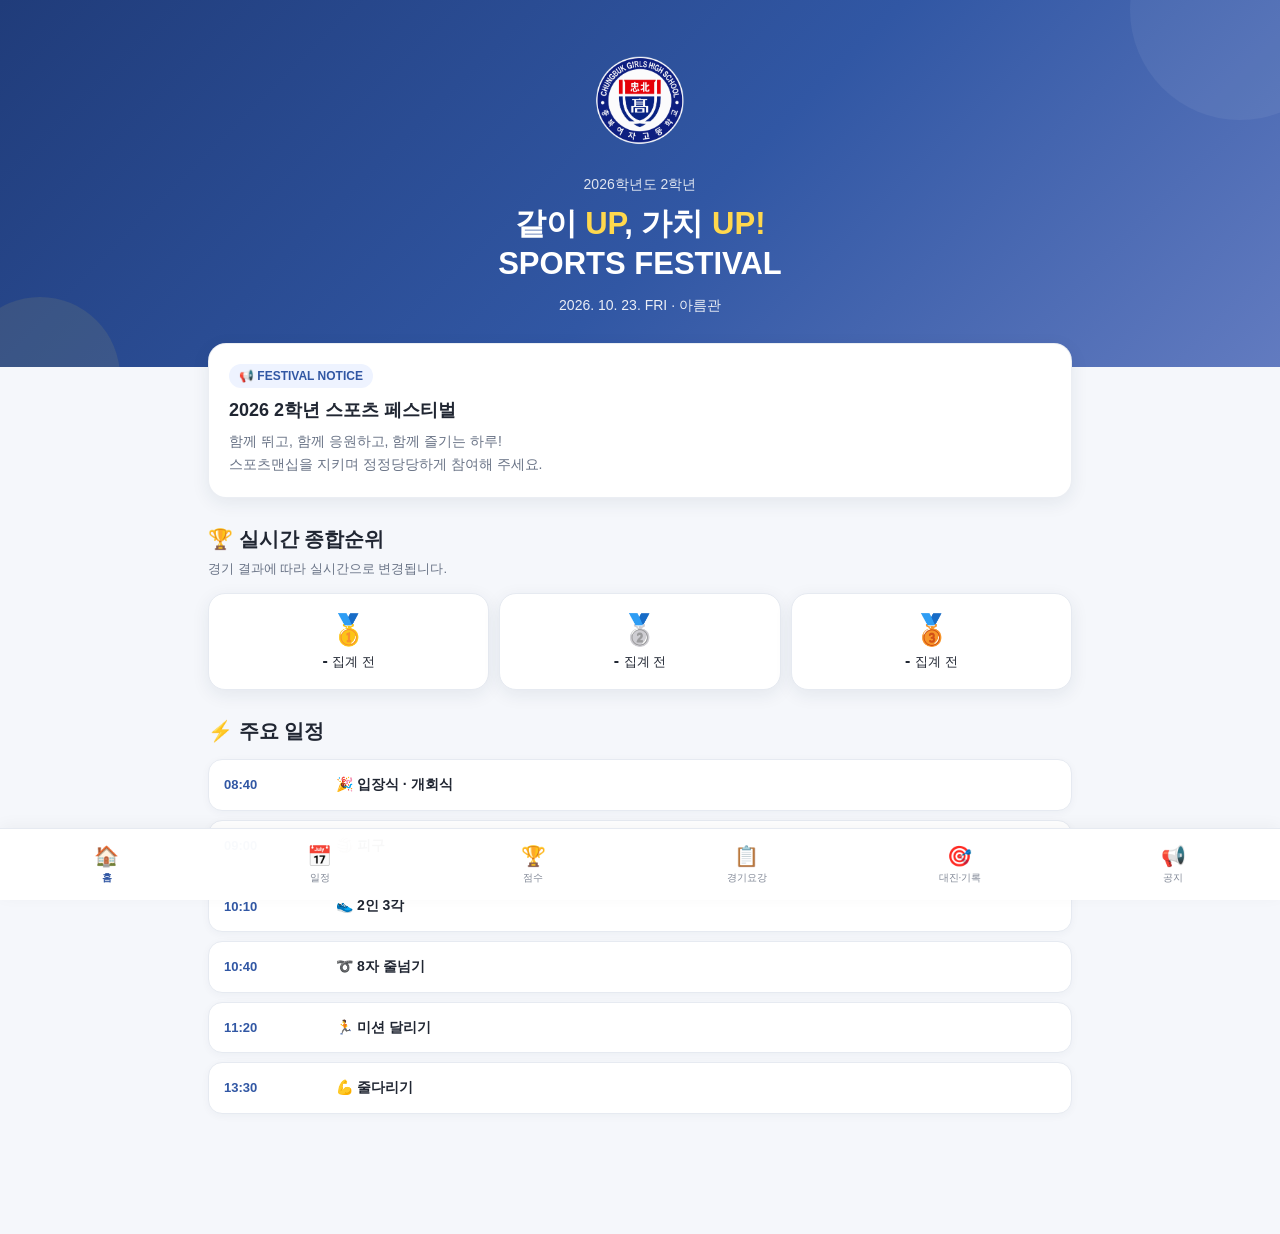
==== index.html @ 5a0067e2 "미션달리기 학생용 실시간 순위표 영역 추가" ====
<!DOCTYPE html>
<html lang="ko">

<head>
  <meta charset="UTF-8">
  <meta name="viewport" content="width=device-width, initial-scale=1.0">

  <title>2026 2학년 같이 UP, 가치 UP! 스포츠 페스티벌</title>

  <!-- 우리가 만든 디자인 파일 -->
  <link rel="stylesheet" href="style.css">
</head>


<body>

<!-- ================================
     상단
================================ -->

<header class="hero">

  <div class="hero-content">
<div style="text-align:center; margin-bottom:18px;">
  <img
  src="school-logo.png"
    alt="충북여고 교표"
    style="width:110px; height:110px; object-fit:contain; display:block; margin:0 auto;"
  >
</div>
    <div class="small">
      2026학년도 2학년
    </div>

    <h1>
      같이 <span>UP</span>, 가치 <span>UP!</span><br>
      SPORTS FESTIVAL
    </h1>

    <p>
      2026. 10. 23. FRI · 아름관
    </p>

  </div>

</header>


<!-- ================================
     HOME
================================ -->

<main id="home" class="page active">

  <div class="container">

    <section class="card main-notice">

      <div class="notice-label">
        📢 FESTIVAL NOTICE
      </div>

      <h2>
        2026 2학년 스포츠 페스티벌
      </h2>

      <p>
        함께 뛰고, 함께 응원하고, 함께 즐기는 하루!<br>
        스포츠맨십을 지키며 정정당당하게 참여해 주세요.
      </p>

    </section>


    <!-- TOP 3 -->

    <h2 class="section-title">
      🏆 실시간 종합순위
    </h2>

    <p class="section-subtitle">
      경기 결과에 따라 실시간으로 변경됩니다.
    </p>


    <section class="ranking-top">

      <div class="rank-card">

        <div class="medal">
          🥇
        </div>

        <div id="rank-1">
          <strong>-</strong><br>
          <small>집계 전</small>
        </div>

      </div>


      <div class="rank-card">

        <div class="medal">
          🥈
        </div>

        <div id="rank-2">
          <strong>-</strong><br>
          <small>집계 전</small>
        </div>

      </div>


      <div class="rank-card">

        <div class="medal">
          🥉
        </div>

        <div id="rank-3">
          <strong>-</strong><br>
          <small>집계 전</small>
        </div>

      </div>

    </section>


    <!-- 주요 일정 -->

    <h2 class="section-title">
      ⚡ 주요 일정
    </h2>


    <section class="schedule-list">

      <div class="schedule-item">
        <div class="schedule-time">
          08:40
        </div>
        <div class="schedule-event">
          🎉 입장식 · 개회식
        </div>
      </div>


      <div class="schedule-item">
        <div class="schedule-time">
          09:00
        </div>
        <div class="schedule-event">
          🏐 피구
        </div>
      </div>


      <div class="schedule-item">
        <div class="schedule-time">
          10:10
        </div>
        <div class="schedule-event">
          👟 2인 3각
        </div>
      </div>


      <div class="schedule-item">
        <div class="schedule-time">
          10:40
        </div>
        <div class="schedule-event">
          ➰ 8자 줄넘기
        </div>
      </div>
 <div class="schedule-item">
        <div class="schedule-time">
          11:20
        </div>
        <div class="schedule-event">
          🏃 미션 달리기
        </div>
      </div>

      <div class="schedule-item">
        <div class="schedule-time">
          13:30
        </div>
        <div class="schedule-event">
          💪 줄다리기
        </div>
      </div>


     

    </section>

  </div>

</main>



<!-- ================================
     일정
================================ -->

<main id="schedule" class="page">
  <div class="container">

    <h2 class="section-title">
      📅 스포츠 페스티벌 일정
    </h2>

    <p class="section-subtitle">
      행사 진행 상황에 따라 시간은 변경될 수 있습니다.
    </p>

    <section class="schedule-list">

      <div class="schedule-item">
        <div class="schedule-time">08:30 ~ 08:40</div>
        <div class="schedule-event">반별 자리 배정 · 개회식 준비</div>
      </div>

      <div class="schedule-item">
        <div class="schedule-time">08:40 ~ 09:00</div>
        <div class="schedule-event">🎉 입장식 · 개회식 · 준비운동</div>
      </div>

      <div class="schedule-item">
        <div class="schedule-time">09:00 ~ 10:10</div>
        <div class="schedule-event">🏐 피구</div>
      </div>

      <div class="schedule-item">
        <div class="schedule-time">10:10 ~ 10:40</div>
        <div class="schedule-event">👟 2인 3각</div>
      </div>

      <div class="schedule-item">
        <div class="schedule-time">10:40 ~ 11:20</div>
        <div class="schedule-event">➰ 8자 줄넘기</div>
      </div>

      <div class="schedule-item">
        <div class="schedule-time">11:20 ~ 11:40</div>
        <div class="schedule-event">🏃 미션 달리기</div>
      </div>

      <div class="schedule-item">
        <div class="schedule-time">11:40 ~ 12:30</div>
        <div class="schedule-event">🎤 장기자랑 · 보니따 공연</div>
      </div>

      <div class="schedule-item">
        <div class="schedule-time">12:30 ~ 13:30</div>
        <div class="schedule-event">🍱 점심시간</div>
      </div>

      <div class="schedule-item">
        <div class="schedule-time">13:30 ~ 14:00</div>
        <div class="schedule-event">💪 줄다리기</div>
      </div>

      <div class="schedule-item">
        <div class="schedule-time">14:00 ~ 14:20</div>
        <div class="schedule-event">🏆 점수 집계 · 결과 발표</div>
      </div>

      <div class="schedule-item">
        <div class="schedule-time">14:20 ~</div>
        <div class="schedule-event">🧹 주변 청소 · 반별 종례</div>
      </div>

    </section>

  </div>
</main>
<!-- ================================
     실시간 점수
================================ -->

<main id="score" class="page">

  <div class="container">

    <h2 class="section-title">
      🏆 실시간 종합점수
    </h2>

    <p class="section-subtitle">
      종목별 점수와 현재 종합순위입니다.
    </p>


    <div class="table-wrap">

      <table class="score-table">

        <thead>

          <tr>

            <th>순위</th>
            <th>학급</th>
            <th>피구</th>
            <th>미션</th>
            <th>8자</th>
            <th>줄다리기</th>
            <th>2인3각</th>
            <th>총점</th>

          </tr>

        </thead>


        <tbody id="score-body">

        </tbody>

      </table>

    </div>

  </div>

</main>



<!-- ================================
     경기요강
================================ -->

<main id="rules" class="page">

  <div class="container">

    <h2 class="section-title">
      📋 경기요강
    </h2>

    <p class="section-subtitle">
      종목을 선택하면 경기 규칙을 확인할 수 있습니다.
    </p>


    <div class="sport-buttons">

      <button class="sport-btn active"
              data-sport="dodgeball">
        🏐 피구
      </button>

      <button class="sport-btn"
              data-sport="mission">
        🏃 미션달리기
      </button>

      <button class="sport-btn"
              data-sport="rope">
        ➰ 8자 줄넘기
      </button>

      <button class="sport-btn"
              data-sport="tug">
        💪 줄다리기
      </button>

      <button class="sport-btn"
              data-sport="three">
        👟 2인 3각
      </button>

    </div>



    <!-- 피구 -->

    <div id="rule-dodgeball"
         class="rule-content rule-card">

      <h3>
        🏐 피구
      </h3>

      <ul>
        <li>선수는 학급당 15명입니다.</li>
        <li>5분 단판 승부로 진행합니다.</li>
        <li>결승전은 5분씩 3전 2선승제로 진행합니다.</li>
        <li>동점일 경우 한 명이 더 아웃될 때까지 골든볼을 진행합니다.</li>
        <li>머리 높이로 공격할 수 없습니다.</li>
        <li>얼굴이나 머리에 맞은 경우 아웃되지 않고 공격권이 상대에게 넘어갑니다. 단, 공격을 피하다 맞은 경우는 제외합니다.</li>
        <li>라인을 밟거나 넘어가면 오버라인으로 아웃됩니다.</li>
        <li>패스는 3번까지 허용하며 4번째에는 반드시 공격해야 합니다.</li>
        <li>공격권이 상대에게 넘어가기 전 한 선수당 최대 3회까지 공격할 수 있습니다.</li>
        <li>심판의 판정에 따릅니다.</li>
      </ul>

    </div>



    <!-- 미션 달리기 -->

    <div id="rule-mission"
         class="rule-content rule-card"
         style="display:none">

      <h3>
        🏃 미션 달리기
      </h3>

      <ul>
        <li>선수는 학급당 5명입니다.</li>
        <li>3학급씩 3번 경기를 진행합니다.</li>
        <li>가장 빠른 기록을 기준으로 1위부터 9위까지 결정합니다.</li>
        <li>1번 주자는 훌라후프를 허리로 10회 돌린 후 출발합니다.</li>
        <li>2번 주자는 훌라후프로 양발 모아 줄넘기 10회를 성공한 후 출발합니다.</li>
        <li>3번 주자는 훌라후프 안에서 코끼리 코 10바퀴를 돈 후 출발합니다.</li>
        <li>4번 주자는 반환점에서 랜덤 미션지를 뽑고 해당 미션을 수행하며 골인합니다.</li>
        <li>미션을 정확히 수행하지 않으면 주자마다 기록에 3초를 추가합니다.</li>
      </ul>

    </div>



    <!-- 8자 줄넘기 -->

    <div id="rule-rope"
         class="rule-content rule-card"
         style="display:none">

      <h3>
        ➰ 8자 줄넘기
      </h3>

      <ul>
        <li>선수는 학급당 12명입니다.</li>
        <li>2명은 줄을 돌리고 10명은 줄넘기를 합니다.</li>
        <li>한 명씩 줄에 들어가고 나오면서 진행합니다.</li>
        <li>경기 시간은 1분 30초입니다.</li>
        <li>줄의 길이는 학급별 자유입니다.</li>
        <li>2회 실시하며 더 높은 기록을 최종 기록으로 인정합니다.</li>
        <li>한 사람이 연속하여 넘어도 한 번만 인정합니다.</li>
      </ul>

    </div>



    <!-- 줄다리기 -->

    <div id="rule-tug"
         class="rule-content rule-card"
         style="display:none">

      <h3>
        💪 줄다리기
      </h3>

      <ul>
        <li>학급 전체가 참여합니다.</li>
        <li>인원이 적은 학급의 인원에 맞춰 출전합니다.</li>
        <li>토너먼트 방식으로 진행합니다.</li>
        <li>20초씩 3전 2선승제로 진행합니다.</li>
        <li>시작 지점에서 줄을 1m 이상 당기면 승리합니다.</li>
      </ul>

    </div>



    <!-- 2인 3각 -->

    <div id="rule-three"
         class="rule-content rule-card"
         style="display:none">

      <h3>
        👟 2인 3각
      </h3>

      <ul>
        <li>선수는 학급당 8명입니다.</li>
        <li>2인 1조로 총 4개 조가 참가합니다.</li>
        <li>반환점을 돌아오는 릴레이 방식으로 진행합니다.</li>
        <li>첫 번째 조의 출발부터 마지막 네 번째 조가 결승선을 통과할 때까지 시간을 측정합니다.</li>
        <li>가장 빠른 기록을 기준으로 순위를 결정합니다.</li>
        <li>2인 3각 기구 자체를 배턴으로 사용합니다.</li>
      </ul>

    </div>

  </div>

</main>



<!-- ================================
     대진 · 기록
================================ -->
<!-- ================================
     대진 · 기록
================================ -->

<main id="records" class="page">
  <div class="container">

    <h2 class="section-title">🎯 대진 · 경기기록</h2>
    <p class="section-subtitle">
      종목별 대진과 학급별 경기 순서를 확인하세요.
    </p>

    <div class="sport-buttons" id="record-buttons">
      <button class="sport-btn active" data-record="dodgeball">🏐 피구</button>
      <button class="sport-btn" data-record="tug">💪 줄다리기</button>
      <button class="sport-btn" data-record="mission">🏃 미션 달리기</button>
      <button class="sport-btn" data-record="rope">➰ 8자 줄넘기</button>
      <button class="sport-btn" data-record="three">👟 2인 3각</button>
    </div>

    <!-- 피구 -->
   <!-- 피구 -->
<section class="record-panel" id="record-dodgeball">

  <div class="record-card">
    <h3>🏐 피구 토너먼트 대진표</h3>
    <p style="font-size:13px;color:#697386;line-height:1.7;margin-bottom:18px">
      9개 학급 참가 · 총 8경기 · 3위 결정전 없음
    </p>

    <h3>① 예선</h3>
    <div class="match">
      <div class="match-title">① 1경기</div>
      <div class="match-team">
        <span>8반</span><span>VS</span><span>5반</span>
      </div>
    </div>

    <h3 style="margin-top:24px">②~⑤ 8강</h3>

    <div class="match">
      <div class="match-title">② 2경기</div>
      <div class="match-team">
        <span>4반</span><span>VS</span><span>6반</span>
      </div>
    </div>

    <div class="match">
      <div class="match-title">③ 3경기</div>
      <div class="match-team">
        <span>1반</span><span>VS</span><span>3반</span>
      </div>
    </div>

    <div class="match">
      <div class="match-title">④ 4경기</div>
      <div class="match-team">
        <span>9반</span><span>VS</span><span>7반</span>
      </div>
    </div>

    <div class="match">
      <div class="match-title">⑤ 5경기</div>
      <div class="match-team">
        <span>① 승리 학급</span><span>VS</span><span>2반</span>
      </div>
    </div>

    <h3 style="margin-top:24px">⑥~⑦ 준결승</h3>

    <div class="match">
      <div class="match-title">⑥ 6경기</div>
      <div class="match-team">
        <span>③ 승리 학급</span><span>VS</span><span>② 승리 학급</span>
      </div>
    </div>

    <div class="match">
      <div class="match-title">⑦ 7경기</div>
      <div class="match-team">
        <span>⑤ 승리 학급</span><span>VS</span><span>④ 승리 학급</span>
      </div>
    </div>

    <h3 style="margin-top:24px">🏆 ⑧ 결승전</h3>

    <div class="match" style="border:2px solid #3157a4;background:#eef3ff">
      <div class="match-title">⑧ 8경기 · 3전 2선승제</div>
      <div class="match-team">
        <span>⑦ 승리 학급</span><span>VS</span><span>⑥ 승리 학급</span>
      </div>
    </div>

    <p style="font-size:12px;color:#697386;margin-top:14px;line-height:1.7">
      ※ 경기 결과가 입력되면 승리 학급과 다음 경기 진출 학급이 표시될 예정입니다.
    </p>

  </div>
</section>

    <!-- 줄다리기 -->
  <!-- 줄다리기 -->
<section class="record-panel" id="record-tug" style="display:none">

  <div class="record-card">
    <h3>💪 줄다리기 토너먼트 대진표</h3>
    <p style="font-size:13px;color:#697386;line-height:1.7;margin-bottom:18px">
      9개 학급 참가 · 총 8경기 · 3위 결정전 없음
    </p>

    <h3>① 예선</h3>
    <div class="match">
      <div class="match-title">① 1경기</div>
      <div class="match-team">
        <span>4반</span><span>VS</span><span>3반</span>
      </div>
    </div>

    <h3 style="margin-top:24px">②~⑤ 8강</h3>

    <div class="match">
      <div class="match-title">② 2경기</div>
      <div class="match-team">
        <span>5반</span><span>VS</span><span>8반</span>
      </div>
    </div>

    <div class="match">
      <div class="match-title">③ 3경기</div>
      <div class="match-team">
        <span>2반</span><span>VS</span><span>7반</span>
      </div>
    </div>

    <div class="match">
      <div class="match-title">④ 4경기</div>
      <div class="match-team">
        <span>6반</span><span>VS</span><span>9반</span>
      </div>
    </div>

    <div class="match">
      <div class="match-title">⑤ 5경기</div>
      <div class="match-team">
        <span>① 승리 학급</span><span>VS</span><span>1반</span>
      </div>
    </div>

    <h3 style="margin-top:24px">⑥~⑦ 준결승</h3>

    <div class="match">
      <div class="match-title">⑥ 6경기</div>
      <div class="match-team">
        <span>③ 승리 학급</span><span>VS</span><span>② 승리 학급</span>
      </div>
    </div>

    <div class="match">
      <div class="match-title">⑦ 7경기</div>
      <div class="match-team">
        <span>⑤ 승리 학급</span><span>VS</span><span>④ 승리 학급</span>
      </div>
    </div>

    <h3 style="margin-top:24px">🏆 ⑧ 결승전</h3>

    <div class="match" style="border:2px solid #3157a4;background:#eef3ff">
      <div class="match-title">⑧ 8경기 · 3전 2선승제</div>
      <div class="match-team">
        <span>⑦ 승리 학급</span><span>VS</span><span>⑥ 승리 학급</span>
      </div>
    </div>

    <p style="font-size:12px;color:#697386;margin-top:14px;line-height:1.7">
      ※ 경기 결과가 입력되면 승리 학급과 다음 경기 진출 학급이 표시될 예정입니다.
    </p>

  </div>
</section>
    <!-- 미션 달리기 -->
   <!-- 미션 달리기 -->
<section class="record-panel" id="record-mission" style="display:none">
  <div class="record-card">
    <h3>🏃 미션 달리기 경기 조 편성표</h3>

    <p style="margin-bottom:14px;color:#697386;font-size:13px">
      2개 학급씩 함께 출발하며, 각 학급의 기록을 비교하여 전체 1~9위 순위를 결정합니다.
    </p>

    <div class="schedule-list">

      <div class="schedule-item">
        <div class="schedule-time">① 1경기</div>
        <div class="schedule-event">1반 · 6반</div>
      </div>

      <div class="schedule-item">
        <div class="schedule-time">② 2경기</div>
        <div class="schedule-event">7반 · 3반</div>
      </div>

      <div class="schedule-item">
        <div class="schedule-time">③ 3경기</div>
        <div class="schedule-event">5반 · 8반</div>
      </div>

      <div class="schedule-item">
        <div class="schedule-time">④ 4경기</div>
        <div class="schedule-event">9반 · 2반</div>
      </div>

      <div class="schedule-item">
        <div class="schedule-time">⑤ 5경기</div>
        <div class="schedule-event">4반 · 선생님팀</div>
      </div>

    </div>

    <div class="card" style="margin-top:16px;background:#eef3ff">
      <h3 style="margin-bottom:8px">🏆 선생님팀 도전 보너스</h3>
      <p style="font-size:14px;line-height:1.8">
        선생님팀보다 빠른 기록을 달성한 모든 학급에
        <strong>보너스 30점</strong>을 추가로 부여합니다.
      </p>
      <p style="font-size:12px;color:#697386;margin-top:8px">
        학급별 기본 점수는 1~9위 순위에 따라 별도 부여됩니다.
      </p>
    </div>
    <div class="card" style="margin-top:16px;">
  <h3>🏆 미션달리기 실시간 순위</h3>
  <p style="font-size:13px;color:#697386;">
    경기 기록이 입력되면 순위와 획득 점수가 자동으로 표시됩니다.
  </p>
  <div id="missionLiveRanking">
    아직 입력된 경기 기록이 없습니다.
  </div>
</div>

  </div>
</section>

    <!-- 8자 줄넘기 -->
    <section class="record-panel" id="record-rope" style="display:none">
      <div class="record-card">
        <h3>➰ 8자 줄넘기 출전 순서</h3>
        <p style="margin-bottom:14px;color:#697386;font-size:13px">
          반 순서대로 3개 학급씩 진행
        </p>
        <div class="schedule-list">
          <div class="schedule-item">
            <div class="schedule-time">1경기</div>
            <div class="schedule-event">1반 · 2반 · 3반</div>
          </div>
          <div class="schedule-item">
            <div class="schedule-time">2경기</div>
            <div class="schedule-event">4반 · 5반 · 6반</div>
          </div>
          <div class="schedule-item">
            <div class="schedule-time">3경기</div>
            <div class="schedule-event">7반 · 8반 · 9반</div>
          </div>
        </div>
      </div>
    </section>

    <!-- 2인 3각 -->
    <section class="record-panel" id="record-three" style="display:none">
      <div class="record-card">
        <h3>👟 2인 3각 출전 순서</h3>
        <p style="margin-bottom:14px;color:#697386;font-size:13px">
          3개 학급씩 총 3경기
        </p>
        <div class="schedule-list">
          <div class="schedule-item">
            <div class="schedule-time">1경기</div>
            <div class="schedule-event">2반 · 9반 · 8반</div>
          </div>
          <div class="schedule-item">
            <div class="schedule-time">2경기</div>
            <div class="schedule-event">4반 · 3반 · 5반</div>
          </div>
          <div class="schedule-item">
            <div class="schedule-time">3경기</div>
            <div class="schedule-event">6반 · 1반 · 7반</div>
          </div>
        </div>
      </div>
    </section>

  </div>
</main>

<script>
document.addEventListener("DOMContentLoaded", function () {
  const buttons = document.querySelectorAll("[data-record]");
  const panels = document.querySelectorAll(".record-panel");

  buttons.forEach(function (button) {
    button.addEventListener("click", function () {
      const target = button.dataset.record;

      buttons.forEach(function (b) {
        b.classList.remove("active");
      });

      panels.forEach(function (panel) {
        panel.style.display = "none";
      });

      button.classList.add("active");

      const selected = document.getElementById("record-" + target);
      if (selected) selected.style.display = "block";
    });
  });
});
</script>




<!-- ================================
     공지사항
================================ -->

<main id="notice" class="page">

  <div class="container">

    <h2 class="section-title">
      📢 공지사항
    </h2>

    <p class="section-subtitle">
      스포츠 페스티벌 운영 공지를 확인해 주세요.
    </p>


    <div class="notice-item">

      <div class="date">
        FESTIVAL NOTICE
      </div>

      <h3>
        경기 전 선수 대기
      </h3>

      <p>
        원활한 경기 진행을 위해 출전 선수는
        경기 시작 전에 미리 대기해 주세요.
      </p>

    </div>


    <div class="notice-item">

      <div class="date">
        FESTIVAL NOTICE
      </div>

      <h3>
        스포츠맨십 준수
      </h3>

      <p>
        심판의 판정을 존중하고 상대 학급을 배려하며
        정정당당하게 경기에 참여해 주세요.
      </p>

    </div>


    <div class="notice-item">

      <div class="date">
        FESTIVAL NOTICE
      </div>

      <h3>
        경기 일정 안내
      </h3>

      <p>
        행사 진행 상황에 따라 경기 시간이 변경될 수 있으므로
        공지사항을 수시로 확인해 주세요.
      </p>

    </div>

  </div>

</main>



<!-- ================================
     하단 메뉴
================================ -->

<nav class="bottom-nav">

  <div class="nav-item active"
       data-page="home">

    <span>🏠</span>
    홈

  </div>


  <div class="nav-item"
       data-page="schedule">

    <span>📅</span>
    일정

  </div>


  <div class="nav-item"
       data-page="score">

    <span>🏆</span>
    점수

  </div>


  <div class="nav-item"
       data-page="rules">

    <span>📋</span>
    경기요강

  </div>


  <div class="nav-item"
       data-page="records">

    <span>🎯</span>
    대진·기록

  </div>


  <div class="nav-item"
       data-page="notice">

    <span>📢</span>
    공지

  </div>

</nav>


<!-- 우리가 만든 기능 파일 -->
<script src="script.js"></script>

</body>

</html>
---- style.css ----
/* ========================================
   2026 2학년 같이 UP, 가치 UP!
   SPORTS FESTIVAL
======================================== */

* {
  margin: 0;
  padding: 0;
  box-sizing: border-box;
}

:root {
  --primary: #3157a4;
  --primary-dark: #213d7c;
  --primary-light: #eef3ff;
  --accent: #ffd84d;
  --background: #f5f7fb;
  --card: #ffffff;
  --text: #202632;
  --subtext: #697386;
  --border: #e6eaf1;
  --danger: #e65353;
  --success: #25a56a;
  --shadow: 0 5px 18px rgba(30, 48, 82, 0.08);
}

html {
  scroll-behavior: smooth;
}

body {
  font-family: Arial, "Noto Sans KR", sans-serif;
  background: var(--background);
  color: var(--text);
  padding-bottom: 90px;
  min-height: 100vh;
}

/* =========================
   상단 HERO
========================= */

.hero {
  background: linear-gradient(135deg, #203c7a 0%, #3157a4 55%, #627bc0 100%);
  color: white;
  padding: 48px 20px 52px;
  text-align: center;
  position: relative;
  overflow: hidden;
}

.hero::before {
  content: "";
  position: absolute;
  width: 220px;
  height: 220px;
  border-radius: 50%;
  background: rgba(255,255,255,0.06);
  top: -100px;
  right: -70px;
}

.hero::after {
  content: "";
  position: absolute;
  width: 160px;
  height: 160px;
  border-radius: 50%;
  background: rgba(255,216,77,0.09);
  bottom: -90px;
  left: -40px;
}

.hero-content {
  position: relative;
  z-index: 2;
}

.hero .small {
  font-size: 14px;
  opacity: 0.85;
  margin-bottom: 10px;
}

.hero h1 {
  font-size: 31px;
  line-height: 1.3;
  font-weight: 800;
}

.hero h1 span {
  color: var(--accent);
}

.hero p {
  margin-top: 12px;
  font-size: 14px;
  opacity: 0.9;
}

/* =========================
   공통 레이아웃
========================= */

.container {
  max-width: 900px;
  margin: 0 auto;
  padding: 0 18px 30px;
}

.page {
  display: none;
  animation: fadeIn 0.25s ease;
}

.page.active {
  display: block;
}

@keyframes fadeIn {
  from {
    opacity: 0;
    transform: translateY(5px);
  }

  to {
    opacity: 1;
    transform: translateY(0);
  }
}

.section-title {
  font-size: 20px;
  font-weight: 800;
  margin: 28px 0 14px;
}

.section-subtitle {
  font-size: 13px;
  color: var(--subtext);
  margin-top: -7px;
  margin-bottom: 15px;
}

/* =========================
   카드
========================= */

.card {
  background: var(--card);
  border-radius: 18px;
  padding: 20px;
  box-shadow: var(--shadow);
  border: 1px solid rgba(230,234,241,0.8);
}

/* =========================
   홈 - 공지
========================= */

.main-notice {
  margin-top: -24px;
  position: relative;
  z-index: 5;
}

.notice-label {
  display: inline-block;
  background: var(--primary-light);
  color: var(--primary);
  padding: 5px 10px;
  border-radius: 20px;
  font-size: 12px;
  font-weight: bold;
  margin-bottom: 10px;
}

.main-notice h2 {
  font-size: 18px;
  margin-bottom: 8px;
}

.main-notice p {
  color: var(--subtext);
  line-height: 1.7;
  font-size: 14px;
}

/* =========================
   실시간 TOP 3
========================= */

.ranking-top {
  display: grid;
  grid-template-columns: repeat(3, 1fr);
  gap: 10px;
}

.rank-card {
  background: white;
  border-radius: 17px;
  padding: 18px 8px;
  text-align: center;
  box-shadow: var(--shadow);
  border: 1px solid var(--border);
}

.rank-card .medal {
  font-size: 30px;
  margin-bottom: 5px;
}

.rank-card .class-name {
  font-size: 17px;
  font-weight: 800;
}

.rank-card .score {
  margin-top: 4px;
  font-size: 12px;
  color: var(--subtext);
}

/* =========================
   일정
========================= */

.schedule-list {
  display: flex;
  flex-direction: column;
  gap: 9px;
}

.schedule-item {
  background: white;
  border-radius: 14px;
  padding: 15px;
  display: flex;
  align-items: center;
  border: 1px solid var(--border);
  box-shadow: 0 2px 8px rgba(30,48,82,0.04);
}

.schedule-time {
  width: 112px;
  min-width: 112px;
  color: var(--primary);
  font-weight: 800;
  font-size: 13px;
}

.schedule-event {
  font-size: 14px;
  font-weight: 600;
  line-height: 1.4;
}

.schedule-item.now {
  border: 2px solid var(--primary);
  background: var(--primary-light);
}

/* =========================
   전체 점수표
========================= */

.table-wrap {
  width: 100%;
  overflow-x: auto;
  background: white;
  border-radius: 16px;
  box-shadow: var(--shadow);
}

.score-table {
  width: 100%;
  min-width: 760px;
  border-collapse: collapse;
  font-size: 13px;
}

.score-table th {
  background: var(--primary);
  color: white;
  padding: 13px 8px;
  white-space: nowrap;
}

.score-table td {
  padding: 12px 8px;
  border-bottom: 1px solid var(--border);
  text-align: center;
}

.score-table tbody tr:hover {
  background: #f8faff;
}

.total-score {
  font-weight: 800;
  color: var(--primary);
}

.rank-number {
  font-weight: 800;
}

/* =========================
   경기요강
========================= */

.sport-buttons {
  display: flex;
  gap: 8px;
  overflow-x: auto;
  padding-bottom: 7px;
  margin-bottom: 15px;
}

.sport-btn {
  border: 1px solid var(--border);
  background: white;
  color: var(--subtext);
  padding: 10px 15px;
  border-radius: 30px;
  white-space: nowrap;
  cursor: pointer;
  font-weight: 700;
}

.sport-btn.active {
  background: var(--primary);
  color: white;
  border-color: var(--primary);
}

.rule-card {
  background: white;
  border-radius: 17px;
  padding: 20px;
  box-shadow: var(--shadow);
}

.rule-card h3 {
  color: var(--primary-dark);
  margin-bottom: 13px;
}

.rule-card ul {
  padding-left: 20px;
}

.rule-card li {
  margin: 9px 0;
  line-height: 1.6;
  font-size: 14px;
}

/* =========================
   대진표 / 기록
========================= */

.record-card {
  background: white;
  border-radius: 16px;
  padding: 18px;
  margin-bottom: 12px;
  border: 1px solid var(--border);
  box-shadow: var(--shadow);
}

.record-card h3 {
  font-size: 17px;
  margin-bottom: 8px;
}

.record-value {
  color: var(--primary);
  font-size: 22px;
  font-weight: 800;
}

.match {
  background: white;
  border-radius: 14px;
  border: 1px solid var(--border);
  padding: 14px;
  margin-bottom: 10px;
}

.match-title {
  color: var(--subtext);
  font-size: 12px;
  margin-bottom: 8px;
}

.match-team {
  display: flex;
  justify-content: space-between;
  padding: 7px 0;
  font-weight: 700;
}

.winner {
  color: var(--primary);
}

/* =========================
   공지사항
========================= */

.notice-item {
  background: white;
  border-radius: 15px;
  padding: 17px;
  margin-bottom: 10px;
  border: 1px solid var(--border);
  box-shadow: 0 3px 10px rgba(30,48,82,0.05);
}

.notice-item .date {
  color: var(--subtext);
  font-size: 11px;
  margin-bottom: 5px;
}

.notice-item h3 {
  font-size: 15px;
  margin-bottom: 6px;
}

.notice-item p {
  font-size: 13px;
  color: var(--subtext);
  line-height: 1.6;
}

/* =========================
   배지
========================= */

.badge {
  display: inline-block;
  border-radius: 20px;
  padding: 4px 9px;
  font-size: 11px;
  font-weight: 700;
}

.badge-live {
  background: #ffeaea;
  color: var(--danger);
}

.badge-done {
  background: #e8f7ef;
  color: var(--success);
}

.badge-ready {
  background: var(--primary-light);
  color: var(--primary);
}

/* =========================
   하단 메뉴
========================= */

.bottom-nav {
  position: fixed;
  bottom: 0;
  left: 0;
  right: 0;
  height: 72px;
  background: rgba(255,255,255,0.97);
  border-top: 1px solid var(--border);
  display: flex;
  justify-content: space-around;
  align-items: center;
  z-index: 1000;
  box-shadow: 0 -3px 15px rgba(0,0,0,0.04);
}

.nav-item {
  flex: 1;
  text-align: center;
  font-size: 10px;
  color: #818896;
  cursor: pointer;
  user-select: none;
}

.nav-item span {
  display: block;
  font-size: 20px;
  margin-bottom: 3px;
}

.nav-item.active {
  color: var(--primary);
  font-weight: 800;
}

/* =========================
   모바일
========================= */

@media (max-width: 600px) {

  .hero {
    padding: 42px 15px 48px;
  }

  .hero h1 {
    font-size: 25px;
  }

  .container {
    padding-left: 14px;
    padding-right: 14px;
  }

  .section-title {
    font-size: 18px;
  }

  .schedule-time {
    width: 95px;
    min-width: 95px;
    font-size: 12px;
  }

  .schedule-event {
    font-size: 13px;
  }

  .ranking-top {
    gap: 7px;
  }

  .rank-card {
    padding: 15px 5px;
  }

  .rank-card .medal {
    font-size: 25px;
  }

  .rank-card .class-name {
    font-size: 15px;
  }

  .bottom-nav {
    height: 68px;
  }

  .nav-item span {
    font-size: 19px;
  }

  .nav-item {
    font-size: 9px;
  }
}
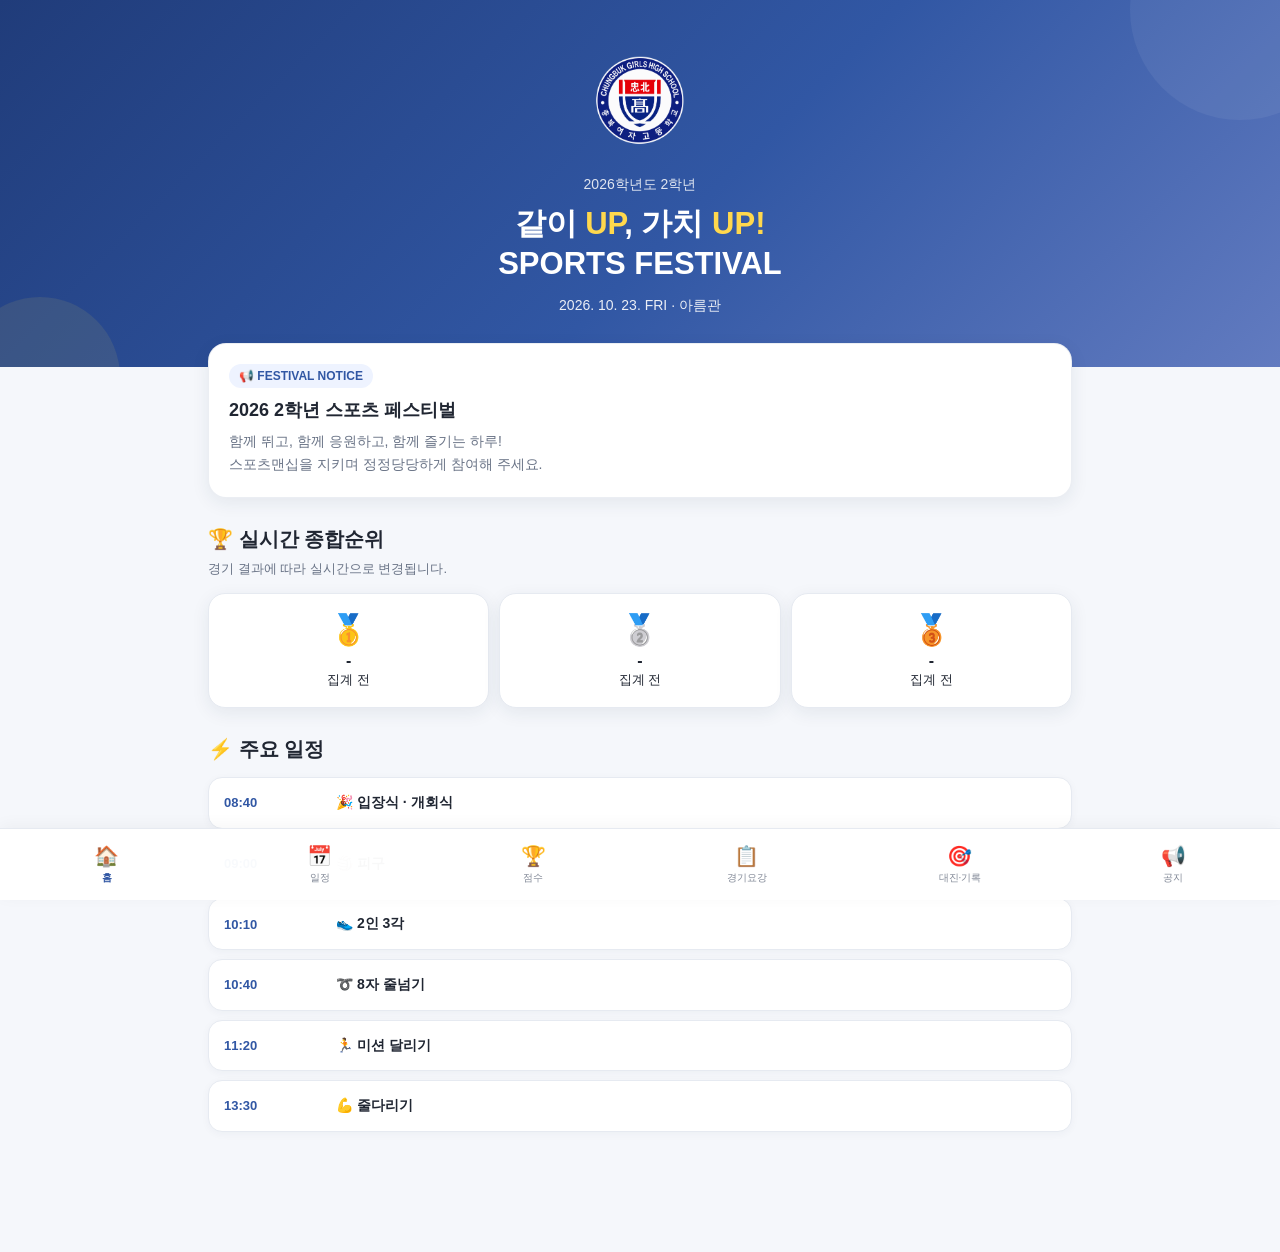
==== commit e965c872: "최신 자바스크립트 적용 및 캐시 문제 해결" ====
--- a/index.html
+++ b/index.html
@@ -573,7 +573,7 @@
     <div class="match">
       <div class="match-title">⑤ 5경기</div>
       <div class="match-team">
-        <span>① 승리 학급</span><span>VS</span><span>2반</span>
+        <span id="dodgeballMatch5Team1">① 승리 학급</span><span>VS</span><span>2반</span>
       </div>
     </div>
 
@@ -582,14 +582,14 @@
     <div class="match">
       <div class="match-title">⑥ 6경기</div>
       <div class="match-team">
-        <span>③ 승리 학급</span><span>VS</span><span>② 승리 학급</span>
+        <span id="dodgeballMatch6Team1">③ 승리 학급</span><span>VS</span><span id="dodgeballMatch6Team2">② 승리 학급</span>
       </div>
     </div>
 
     <div class="match">
       <div class="match-title">⑦ 7경기</div>
       <div class="match-team">
-        <span>⑤ 승리 학급</span><span>VS</span><span>④ 승리 학급</span>
+        <span id="dodgeballMatch7Team1">⑤ 승리 학급</span><span>VS</span><span id="dodgeballMatch7Team2">④ 승리 학급</span>
       </div>
     </div>
 
@@ -598,7 +598,7 @@
     <div class="match" style="border:2px solid #3157a4;background:#eef3ff">
       <div class="match-title">⑧ 8경기 · 3전 2선승제</div>
       <div class="match-team">
-        <span>⑦ 승리 학급</span><span>VS</span><span>⑥ 승리 학급</span>
+        <span id="dodgeballMatch8Team1">⑦ 승리 학급</span><span>VS</span><span id="dodgeballMatch8Team2">⑥ 승리 학급</span>
       </div>
     </div>
 
@@ -607,11 +607,28 @@
     </p>
 
   </div>
+  <div class="card" style="margin-top:16px;">
+  <h3>🏆 피구 실시간 경기 결과</h3>
+  <p style="font-size:13px;color:#697386;">
+    경기 결과가 입력되면 승리 학급이 자동으로 표시됩니다.
+  </p>
+  <div id="dodgeballLiveResults">
+    아직 입력된 경기 결과가 없습니다.
+  </div>
+</div>
 </section>
 
     <!-- 줄다리기 -->
   <!-- 줄다리기 -->
 <section class="record-panel" id="record-tug" style="display:none">
+  
+<div class="record-card">
+  <h3>🏆 줄다리기 실시간 경기 결과</h3>
+  <div id="tugLiveResults">
+    아직 입력된 줄다리기 경기 결과가 없습니다.
+  </div>
+</div>
+
 
   <div class="record-card">
     <h3>💪 줄다리기 토너먼트 대진표</h3>
@@ -653,7 +670,9 @@
     <div class="match">
       <div class="match-title">⑤ 5경기</div>
       <div class="match-team">
-        <span>① 승리 학급</span><span>VS</span><span>1반</span>
+        
+<span id="tugMatch5Team1">승리 학급</span><span>VS</span><span id="tugMatch5Team2">1반</span>
+
       </div>
     </div>
 
@@ -662,14 +681,18 @@
     <div class="match">
       <div class="match-title">⑥ 6경기</div>
       <div class="match-team">
-        <span>③ 승리 학급</span><span>VS</span><span>② 승리 학급</span>
+        
+<span id="tugMatch6Team1">승리 학급</span><span>VS</span><span id="tugMatch6Team2">승리 학급</span>
+
       </div>
     </div>
 
     <div class="match">
       <div class="match-title">⑦ 7경기</div>
       <div class="match-team">
-        <span>⑤ 승리 학급</span><span>VS</span><span>④ 승리 학급</span>
+        
+<span id="tugMatch7Team1">승리 학급</span><span>VS</span><span id="tugMatch7Team2">승리 학급</span>
+
       </div>
     </div>
 
@@ -678,7 +701,9 @@
     <div class="match" style="border:2px solid #3157a4;background:#eef3ff">
       <div class="match-title">⑧ 8경기 · 3전 2선승제</div>
       <div class="match-team">
-        <span>⑦ 승리 학급</span><span>VS</span><span>⑥ 승리 학급</span>
+        
+<span id="tugMatch8Team1">승리 학급</span><span>VS</span><span id="tugMatch8Team2">승리 학급</span>
+
       </div>
     </div>
 
@@ -772,6 +797,15 @@
           </div>
         </div>
       </div>
+    <div class="card" style="margin-top:16px;">
+  <h3>🏆 8자 줄넘기 실시간 순위</h3>
+  <p style="font-size:13px;color:#697386;">
+    학급별 2회 기록 중 최고 기록으로 순위와 점수를 결정합니다.
+  </p>
+  <div id="ropeLiveRanking">
+    아직 입력된 경기 기록이 없습니다.
+  </div>
+</div>
     </section>
 
     <!-- 2인 3각 -->
@@ -796,6 +830,15 @@
           </div>
         </div>
       </div>
+      <div class="card" style="margin-top:16px;">
+  <h3>🏆 2인 3각 실시간 순위</h3>
+  <p style="font-size:13px;color:#697386;">
+    학급별 경기 기록이 짧을수록 높은 순위를 받습니다.
+  </p>
+  <div id="threeLeggedLiveRanking">
+    아직 입력된 경기 기록이 없습니다.
+  </div>
+</div>
     </section>
 
   </div>
@@ -969,7 +1012,7 @@
 
 
 <!-- 우리가 만든 기능 파일 -->
-<script src="script.js"></script>
+<script src="script.js?v=20261021"></script>
 
 </body>
 
